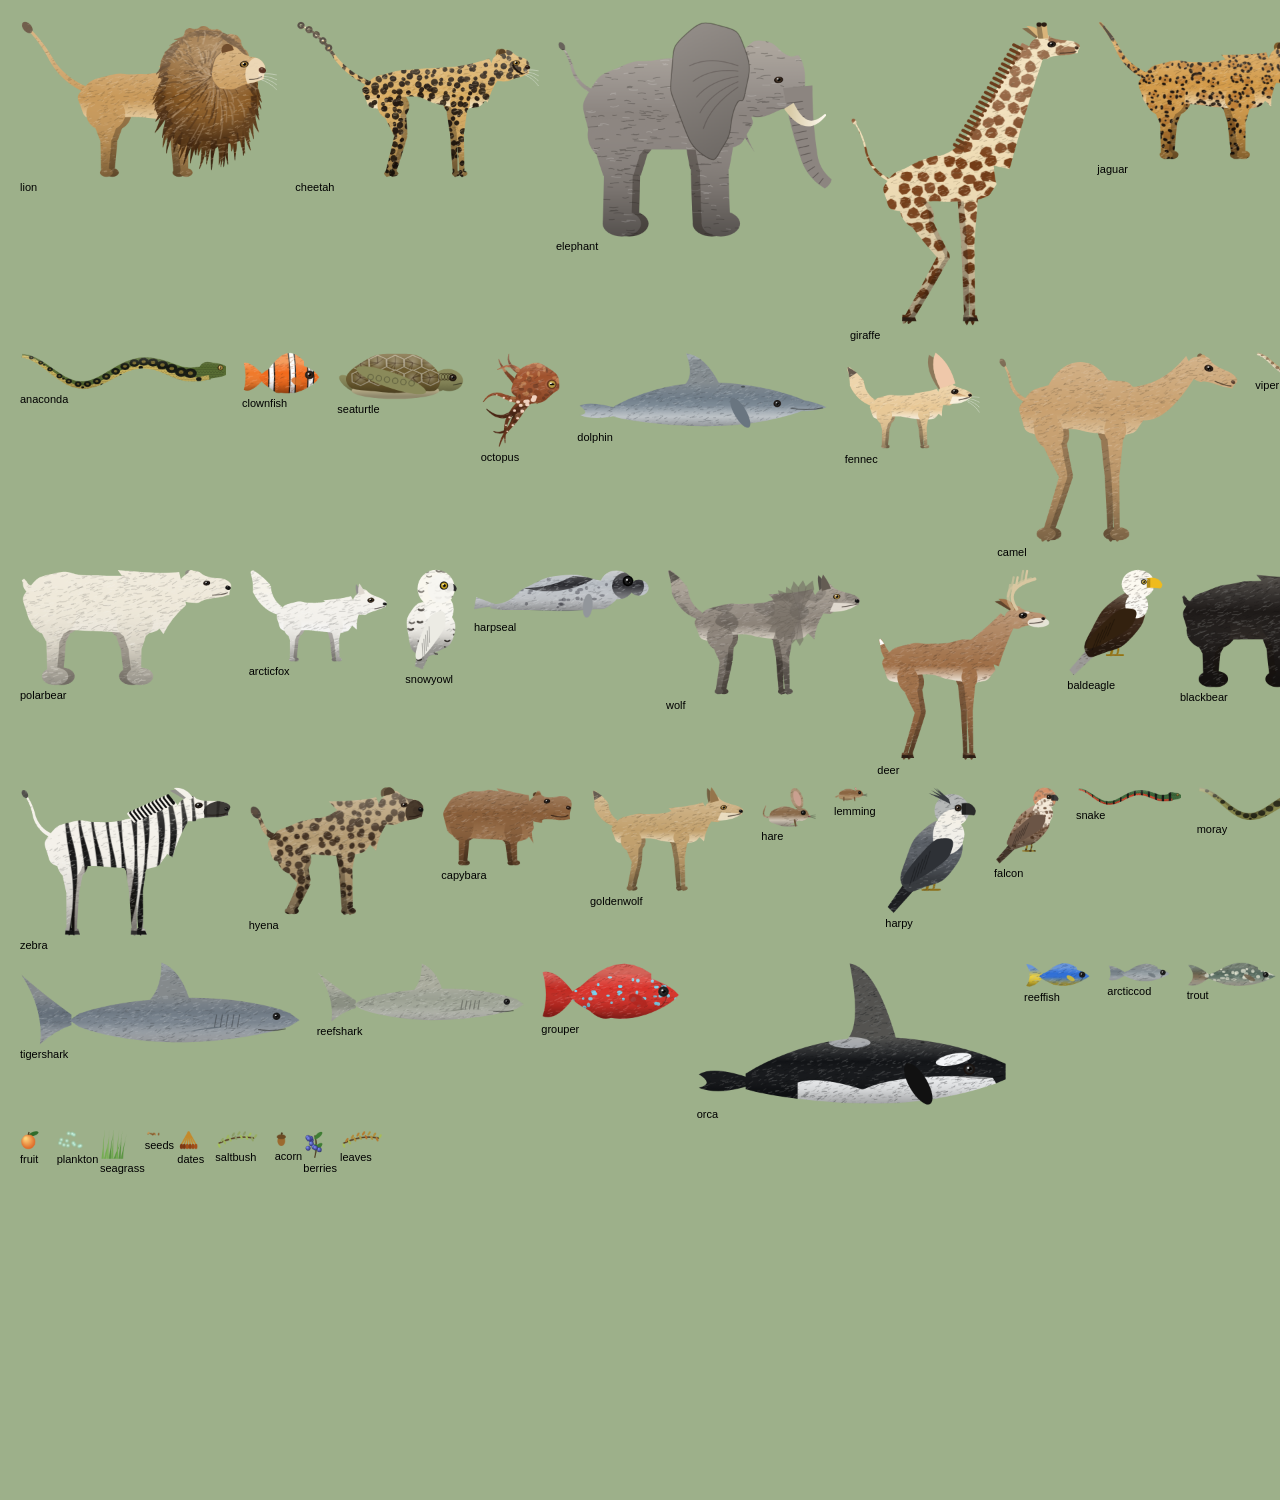
==== wildlife-explorer/sprite-gallery.html @ bb8bede1 "Add WildDex Explorer: educational wildlife exploration game Browser game where you explore six real " ====
<!doctype html><html lang="en"><head><meta charset="utf-8"><title>WildDex Sprite Gallery</title><style>body{margin:0;background:#9db08a;font-family:sans-serif}canvas{display:block}</style></head>
<body><canvas id="c" width="1600" height="1500"></canvas>
<script src="js/util.js"></script><script src="js/data/animals.js"></script><script src="js/art/sprites.js"></script>
<script>
const ctx=document.getElementById('c').getContext('2d');
const S=WE.Sprites; const list=[...WE.ANIMALS.map(a=>a.art), ...Object.values(WE.EXTRAS).filter(e=>e.art).map(e=>e.art)];
let x=20,y=20,rowH=0; const mode=location.hash.slice(1)||'idle';
const errs=[];
for(const a of list){ try{
  const f=S.frame(a, a.kind==='bird'&&mode==='walk'?'fly':mode, 3, 1.5);
  const w=f.w/1.5, h=f.h/1.5;
  if(x+w>1580){x=20;y+=rowH+24;rowH=0;}
  ctx.drawImage(f.canvas,x,y,w,h); ctx.fillStyle='#000';ctx.font='11px sans-serif';ctx.fillText(a.id,x,y+h+12);
  x+=w+16; rowH=Math.max(rowH,h);
 }catch(e){errs.push(a.id+': '+e.message+' '+e.stack.split('\n')[1]);}}
document.title=errs.length?('ERR '+errs.join(' | ')):'ok';
</script></body></html>
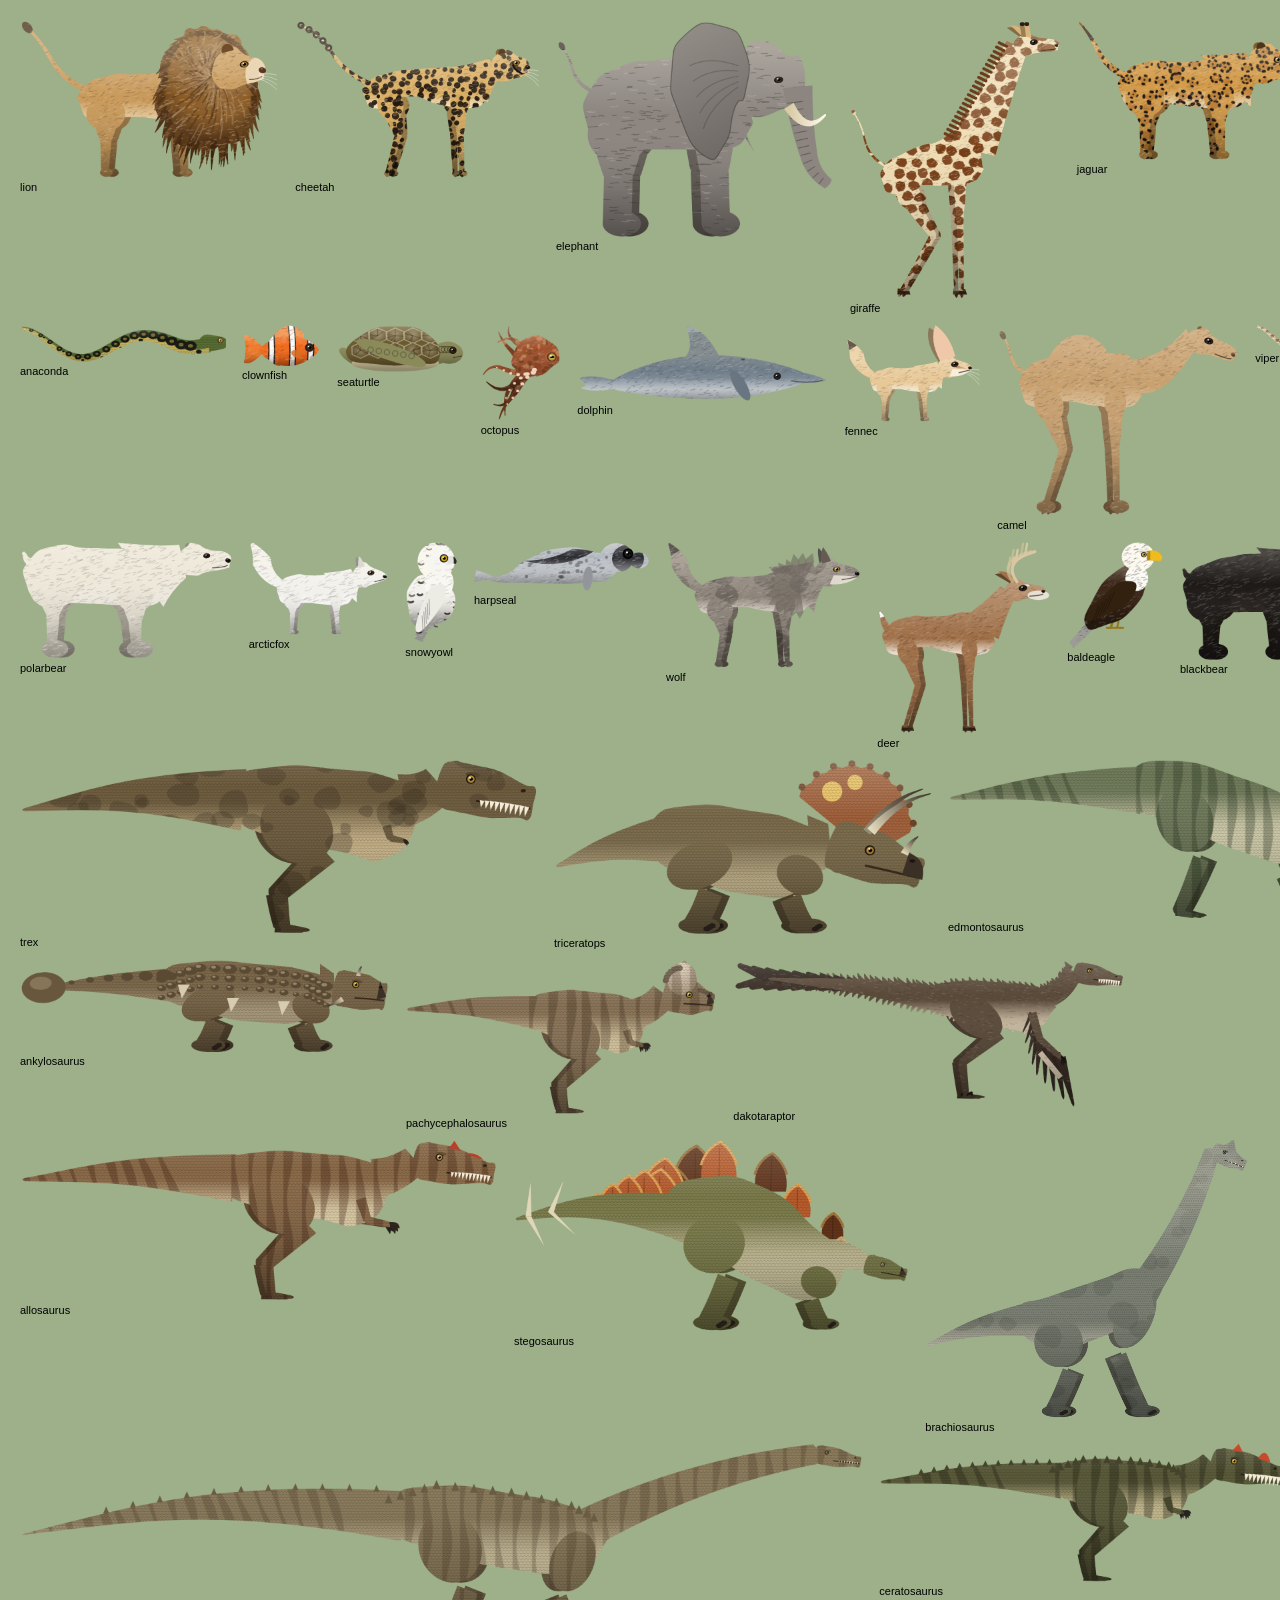
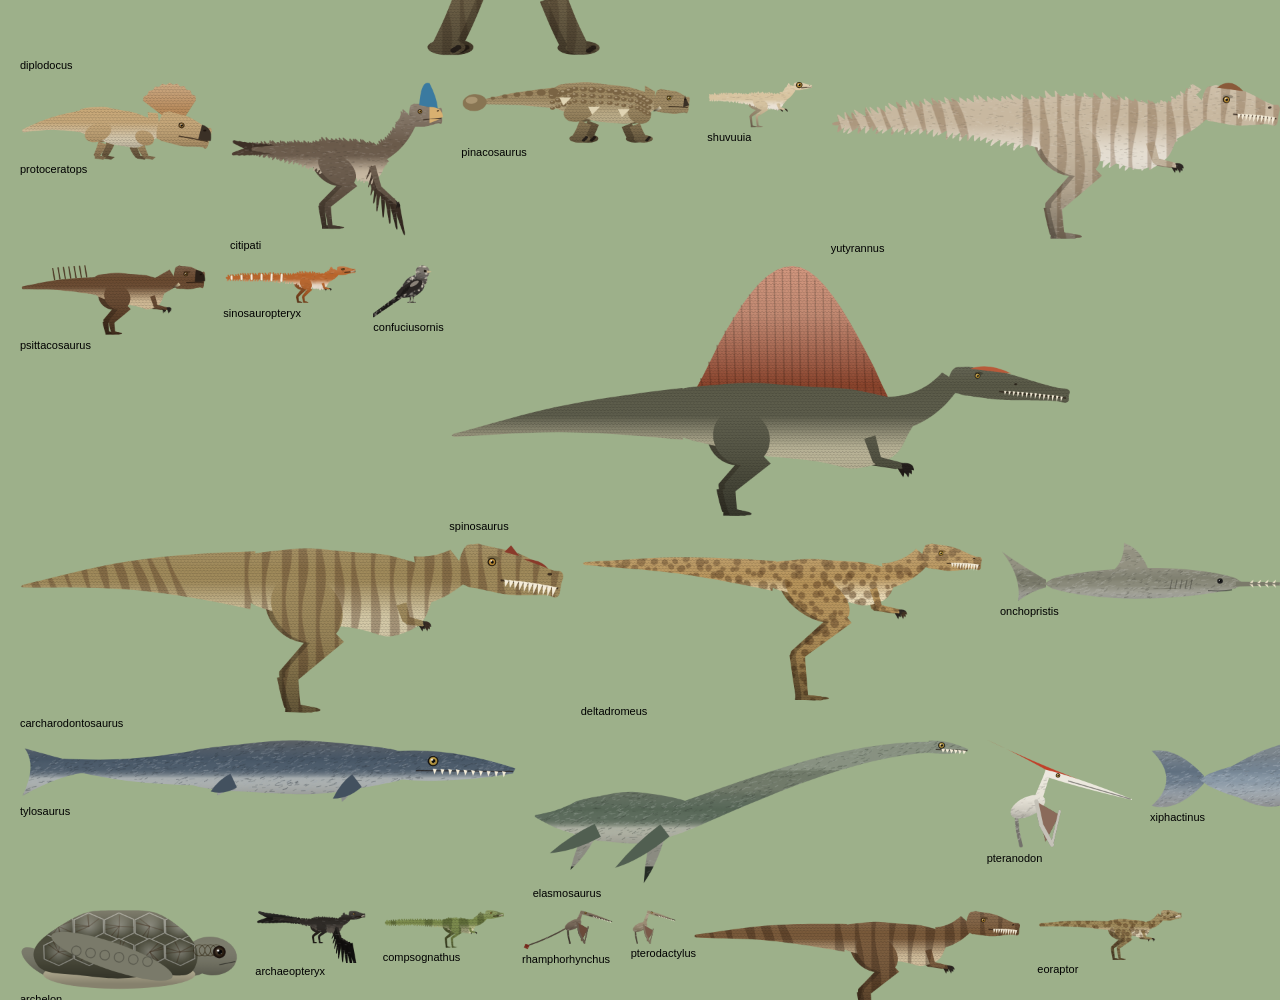
==== commit 362129d7: "Add prehistoric expedition: 40 dinosaurs and prehistoric creatures Time-travel to eight real fossil " ====
--- a/wildlife-explorer/sprite-gallery.html
+++ b/wildlife-explorer/sprite-gallery.html
@@ -1,17 +1,17 @@
 <!doctype html><html lang="en"><head><meta charset="utf-8"><title>WildDex Sprite Gallery</title><style>body{margin:0;background:#9db08a;font-family:sans-serif}canvas{display:block}</style></head>
-<body><canvas id="c" width="1600" height="1500"></canvas>
-<script src="js/util.js"></script><script src="js/data/animals.js"></script><script src="js/art/sprites.js"></script>
+<body><canvas id="c" width="1600" height="2600"></canvas>
+<script src="js/util.js"></script><script src="js/data/animals.js"></script><script src="js/art/sprites.js"></script><script src="js/art/dinos.js"></script><script src="js/data/habitats.js"></script><script src="js/data/prehistoric.js"></script>
 <script>
 const ctx=document.getElementById('c').getContext('2d');
-const S=WE.Sprites; const list=[...WE.ANIMALS.map(a=>a.art), ...Object.values(WE.EXTRAS).filter(e=>e.art).map(e=>e.art)];
-let x=20,y=20,rowH=0; const mode=location.hash.slice(1)||'idle';
+const S=WE.Sprites; const w=(location.hash.split('-')[1]||'all'); const list=[...WE.ANIMALS.filter(a=>w==='all'||a.world===w).map(a=>a.art), ...Object.values(WE.EXTRAS).filter(e=>e.art&&(w==='all'||(e.world||'modern')===w)).map(e=>e.art)];
+let x=20,y=20,rowH=0; const mode=(location.hash.slice(1).split('-')[0])||'idle';
 const errs=[];
 for(const a of list){ try{
-  const f=S.frame(a, a.kind==='bird'&&mode==='walk'?'fly':mode, 3, 1.5);
-  const w=f.w/1.5, h=f.h/1.5;
-  if(x+w>1580){x=20;y+=rowH+24;rowH=0;}
-  ctx.drawImage(f.canvas,x,y,w,h); ctx.fillStyle='#000';ctx.font='11px sans-serif';ctx.fillText(a.id,x,y+h+12);
-  x+=w+16; rowH=Math.max(rowH,h);
+  const f=S.frame(a, (a.kind==='bird'||a.kind==='ptero')&&mode==='walk'?'fly':mode, 3, 1.5); const sc=f.h>420?420/f.h:1;
+  const w2=f.w/1.5*sc, h=f.h/1.5*sc;
+  if(x+w2>1580){x=20;y+=rowH+24;rowH=0;}
+  ctx.drawImage(f.canvas,x,y,w2,h); ctx.fillStyle='#000';ctx.font='11px sans-serif';ctx.fillText(a.id,x,y+h+12);
+  x+=w2+16; rowH=Math.max(rowH,h);
  }catch(e){errs.push(a.id+': '+e.message+' '+e.stack.split('\n')[1]);}}
 document.title=errs.length?('ERR '+errs.join(' | ')):'ok';
 </script></body></html>
